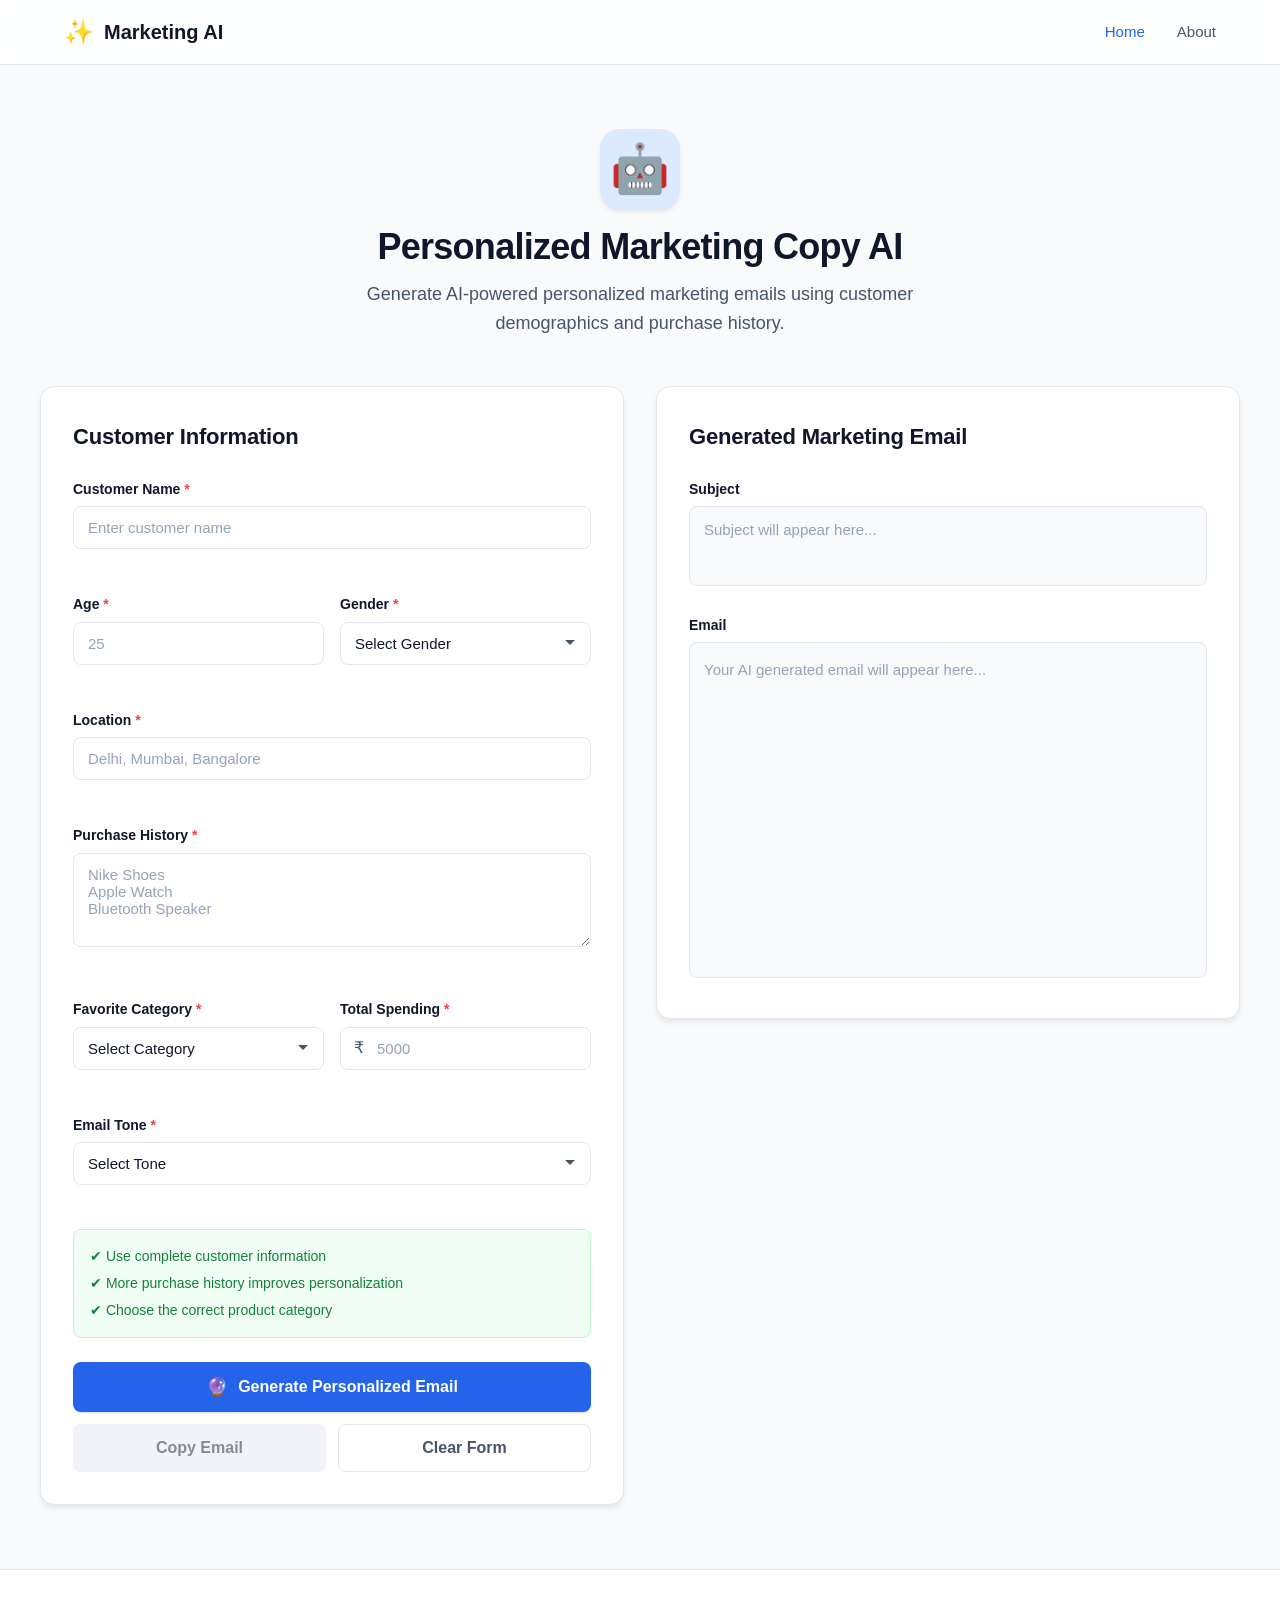
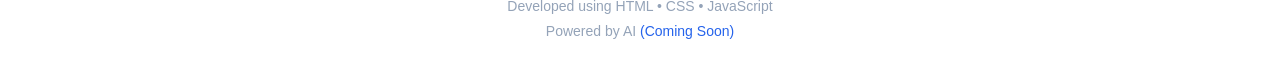
==== index.html @ b1c4d93b "first commit" ====
<!DOCTYPE html>
<html lang="en">
<head>
  <meta charset="UTF-8">
  <meta name="viewport" content="width=device-width, initial-scale=1.0">
  <title>Personalized Marketing Copy AI</title>
  <link rel="stylesheet" href="css/style.css">
</head>
<body>

  <nav class="navbar">
    <div class="nav-container">
      <div class="nav-logo">
        <span class="logo-icon">&#x2728;</span>
        <span class="logo-text">Marketing AI</span>
      </div>
      <ul class="nav-links">
        <li><a href="#" class="nav-link active">Home</a></li>
        <li><a href="#" class="nav-link">About</a></li>
      </ul>
    </div>
  </nav>

  <header class="hero">
    <div class="hero-container">
      <div class="hero-icon">&#x1F916;</div>
      <h1 class="hero-title">Personalized Marketing Copy AI</h1>
      <p class="hero-subtitle">Generate AI-powered personalized marketing emails using customer demographics and purchase history.</p>
    </div>
  </header>

  <main class="main-content">
    <div class="content-grid">

      <section class="form-section">
        <div class="card form-card">
          <h2 class="card-title">Customer Information</h2>

          <div class="form-group">
            <label for="customerName">Customer Name <span class="required">*</span></label>
            <input type="text" id="customerName" placeholder="Enter customer name" required>
            <span class="error-message" id="nameError"></span>
          </div>

          <div class="form-row">
            <div class="form-group">
              <label for="age">Age <span class="required">*</span></label>
              <input type="number" id="age" placeholder="25" min="18" max="100" required>
              <span class="error-message" id="ageError"></span>
            </div>

            <div class="form-group">
              <label for="gender">Gender <span class="required">*</span></label>
              <select id="gender" required>
                <option value="">Select Gender</option>
                <option value="Male">Male</option>
                <option value="Female">Female</option>
                <option value="Other">Other</option>
              </select>
              <span class="error-message" id="genderError"></span>
            </div>
          </div>

          <div class="form-group">
            <label for="location">Location <span class="required">*</span></label>
            <input type="text" id="location" placeholder="Delhi, Mumbai, Bangalore" required>
            <span class="error-message" id="locationError"></span>
          </div>

          <div class="form-group">
            <label for="purchaseHistory">Purchase History <span class="required">*</span></label>
            <textarea id="purchaseHistory" placeholder="Nike Shoes&#10;Apple Watch&#10;Bluetooth Speaker" rows="4" required></textarea>
            <span class="error-message" id="purchaseError"></span>
          </div>

          <div class="form-row">
            <div class="form-group">
              <label for="favoriteCategory">Favorite Category <span class="required">*</span></label>
              <select id="favoriteCategory" required>
                <option value="">Select Category</option>
                <option value="Fashion">Fashion</option>
                <option value="Electronics">Electronics</option>
                <option value="Books">Books</option>
                <option value="Sports">Sports</option>
                <option value="Home Decor">Home Decor</option>
                <option value="Beauty">Beauty</option>
              </select>
              <span class="error-message" id="categoryError"></span>
            </div>

            <div class="form-group">
              <label for="totalSpending">Total Spending <span class="required">*</span></label>
              <div class="input-icon-wrapper">
                <span class="input-icon">&#x20B9;</span>
                <input type="number" id="totalSpending" placeholder="5000" min="1" required>
              </div>
              <span class="error-message" id="spendingError"></span>
            </div>
          </div>

          <div class="form-group">
            <label for="emailTone">Email Tone <span class="required">*</span></label>
            <select id="emailTone" required>
              <option value="">Select Tone</option>
              <option value="Professional">Professional</option>
              <option value="Friendly">Friendly</option>
              <option value="Luxury">Luxury</option>
              <option value="Exciting">Exciting</option>
            </select>
            <span class="error-message" id="toneError"></span>
          </div>

          <div class="sidebar-tips">
            <p class="tip">&#x2714; Use complete customer information</p>
            <p class="tip">&#x2714; More purchase history improves personalization</p>
            <p class="tip">&#x2714; Choose the correct product category</p>
          </div>

          <div class="button-group">
            <button class="btn btn-primary" id="generateBtn">
              <span class="btn-icon">&#x1F52E;</span>
              Generate Personalized Email
            </button>
            <div class="secondary-buttons">
              <button class="btn btn-secondary" id="copyBtn" disabled>Copy Email</button>
              <button class="btn btn-outline" id="clearBtn">Clear Form</button>
            </div>
          </div>
        </div>
      </section>

      <section class="output-section">
        <div class="card output-card">
          <h2 class="card-title">Generated Marketing Email</h2>

          <div class="spinner-overlay" id="spinnerOverlay">
            <div class="spinner"></div>
            <p class="spinner-text">Generating AI Email...</p>
          </div>

          <div class="output-group">
            <label for="subjectOutput">Subject</label>
            <textarea id="subjectOutput" class="output-textarea" rows="2" readonly placeholder="Subject will appear here..."></textarea>
          </div>

          <div class="output-group">
            <label for="emailOutput">Email</label>
            <textarea id="emailOutput" class="output-textarea email-body" rows="12" readonly placeholder="Your AI generated email will appear here..."></textarea>
          </div>
        </div>
      </section>

    </div>
  </main>

  <div class="toast" id="toast"></div>

  <footer class="footer">
    <div class="footer-container">
      <p>Developed using HTML &bull; CSS &bull; JavaScript</p>
      <p>Powered by AI <span class="coming-soon">(Coming Soon)</span></p>
    </div>
  </footer>

  <script src="js/script.js"></script>
</body>
</html>
---- css/style.css ----
*,
*::before,
*::after {
  margin: 0;
  padding: 0;
  box-sizing: border-box;
}

:root {
  --primary: #2563EB;
  --primary-dark: #1E40AF;
  --primary-light: #DBEAFE;
  --bg: #F8FAFC;
  --card-bg: #FFFFFF;
  --text-primary: #0F172A;
  --text-secondary: #475569;
  --text-muted: #94A3B8;
  --border: #E2E8F0;
  --error: #EF4444;
  --success: #10B981;
  --shadow-sm: 0 1px 3px rgba(0, 0, 0, 0.06), 0 1px 2px rgba(0, 0, 0, 0.04);
  --shadow-md: 0 4px 6px -1px rgba(0, 0, 0, 0.07), 0 2px 4px -1px rgba(0, 0, 0, 0.04);
  --shadow-lg: 0 10px 15px -3px rgba(0, 0, 0, 0.08), 0 4px 6px -2px rgba(0, 0, 0, 0.04);
  --radius: 14px;
  --radius-sm: 8px;
  --font-family: -apple-system, BlinkMacSystemFont, 'Segoe UI', Roboto, Oxygen, Ubuntu, Cantarell, sans-serif;
}

html {
  scroll-behavior: smooth;
}

body {
  font-family: var(--font-family);
  background: var(--bg);
  color: var(--text-primary);
  line-height: 1.6;
  min-height: 100vh;
  display: flex;
  flex-direction: column;
}

/* Navigation */
.navbar {
  background: var(--card-bg);
  border-bottom: 1px solid var(--border);
  position: sticky;
  top: 0;
  z-index: 100;
  backdrop-filter: blur(12px);
  background: rgba(255, 255, 255, 0.85);
}

.nav-container {
  max-width: 1200px;
  margin: 0 auto;
  padding: 0 24px;
  display: flex;
  align-items: center;
  justify-content: space-between;
  height: 64px;
}

.nav-logo {
  display: flex;
  align-items: center;
  gap: 10px;
  font-size: 20px;
  font-weight: 700;
  color: var(--text-primary);
}

.logo-icon {
  font-size: 24px;
}

.nav-links {
  display: flex;
  list-style: none;
  gap: 32px;
}

.nav-link {
  text-decoration: none;
  color: var(--text-secondary);
  font-size: 15px;
  font-weight: 500;
  transition: color 0.2s ease;
  padding: 8px 0;
}

.nav-link:hover {
  color: var(--primary);
}

.nav-link.active {
  color: var(--primary);
}

/* Hero */
.hero {
  padding: 64px 24px 48px;
  text-align: center;
}

.hero-container {
  max-width: 720px;
  margin: 0 auto;
}

.hero-icon {
  font-size: 48px;
  margin-bottom: 16px;
  display: inline-block;
  background: var(--primary-light);
  width: 80px;
  height: 80px;
  line-height: 80px;
  border-radius: 20px;
  box-shadow: var(--shadow-md);
}

.hero-title {
  font-size: 36px;
  font-weight: 800;
  color: var(--text-primary);
  letter-spacing: -0.02em;
  line-height: 1.2;
  margin-bottom: 12px;
}

.hero-subtitle {
  font-size: 18px;
  color: var(--text-secondary);
  max-width: 560px;
  margin: 0 auto;
  line-height: 1.6;
}

/* Main Content */
.main-content {
  flex: 1;
  padding: 0 24px 64px;
}

.content-grid {
  max-width: 1200px;
  margin: 0 auto;
  display: grid;
  grid-template-columns: 1fr 1fr;
  gap: 32px;
  align-items: start;
}

/* Cards */
.card {
  background: var(--card-bg);
  border-radius: var(--radius);
  box-shadow: var(--shadow-md);
  padding: 32px;
  border: 1px solid var(--border);
}

.card-title {
  font-size: 22px;
  font-weight: 700;
  color: var(--text-primary);
  margin-bottom: 24px;
  letter-spacing: -0.01em;
}

/* Form */
.form-group {
  margin-bottom: 20px;
}

.form-row {
  display: grid;
  grid-template-columns: 1fr 1fr;
  gap: 16px;
}

label {
  display: block;
  font-size: 14px;
  font-weight: 600;
  color: var(--text-primary);
  margin-bottom: 6px;
}

.required {
  color: var(--error);
}

input[type="text"],
input[type="number"],
select,
textarea {
  width: 100%;
  padding: 12px 14px;
  font-size: 15px;
  font-family: var(--font-family);
  border: 1.5px solid var(--border);
  border-radius: var(--radius-sm);
  background: var(--card-bg);
  color: var(--text-primary);
  transition: border-color 0.2s ease, box-shadow 0.2s ease;
  outline: none;
}

input[type="text"]:focus,
input[type="number"]:focus,
select:focus,
textarea:focus {
  border-color: var(--primary);
  box-shadow: 0 0 0 3px rgba(37, 99, 235, 0.12);
}

input[type="text"]::placeholder,
input[type="number"]::placeholder,
textarea::placeholder {
  color: var(--text-muted);
}

textarea {
  resize: vertical;
  min-height: 80px;
}

select {
  appearance: none;
  background-image: url("data:image/svg+xml,%3Csvg xmlns='http://www.w3.org/2000/svg' width='12' height='12' viewBox='0 0 12 12'%3E%3Cpath fill='%23475569' d='M6 8L1 3h10z'/%3E%3C/svg%3E");
  background-repeat: no-repeat;
  background-position: right 14px center;
  padding-right: 36px;
  cursor: pointer;
}

.input-icon-wrapper {
  position: relative;
}

.input-icon {
  position: absolute;
  left: 14px;
  top: 50%;
  transform: translateY(-50%);
  font-size: 16px;
  color: var(--text-secondary);
  z-index: 1;
}

.input-icon-wrapper input {
  padding-left: 36px;
}

/* Error Messages */
.error-message {
  display: block;
  font-size: 13px;
  color: var(--error);
  margin-top: 4px;
  min-height: 20px;
}

input.error,
select.error,
textarea.error {
  border-color: var(--error);
}

input.error:focus,
select.error:focus,
textarea.error:focus {
  box-shadow: 0 0 0 3px rgba(239, 68, 68, 0.12);
}

/* Sidebar Tips */
.sidebar-tips {
  background: #F0FDF4;
  border: 1px solid #BBF7D0;
  border-radius: var(--radius-sm);
  padding: 16px;
  margin-bottom: 24px;
}

.tip {
  font-size: 14px;
  color: #15803D;
  margin-bottom: 6px;
  line-height: 1.5;
}

.tip:last-child {
  margin-bottom: 0;
}

/* Buttons */
.button-group {
  display: flex;
  flex-direction: column;
  gap: 12px;
}

.secondary-buttons {
  display: grid;
  grid-template-columns: 1fr 1fr;
  gap: 12px;
}

.btn {
  display: inline-flex;
  align-items: center;
  justify-content: center;
  gap: 10px;
  padding: 14px 24px;
  font-size: 16px;
  font-weight: 600;
  font-family: var(--font-family);
  border: none;
  border-radius: var(--radius-sm);
  cursor: pointer;
  transition: all 0.2s ease;
  text-decoration: none;
  white-space: nowrap;
}

.btn:disabled {
  opacity: 0.5;
  cursor: not-allowed;
}

.btn-primary {
  background: var(--primary);
  color: #FFFFFF;
  box-shadow: 0 1px 2px rgba(37, 99, 235, 0.2);
}

.btn-primary:hover:not(:disabled) {
  background: var(--primary-dark);
  box-shadow: var(--shadow-md);
  transform: translateY(-1px);
}

.btn-primary:active:not(:disabled) {
  transform: translateY(0);
}

.btn-icon {
  font-size: 18px;
}

.btn-secondary {
  background: var(--border);
  color: var(--text-primary);
}

.btn-secondary:hover:not(:disabled) {
  background: #CBD5E1;
}

.btn-outline {
  background: transparent;
  color: var(--text-secondary);
  border: 1.5px solid var(--border);
}

.btn-outline:hover {
  background: var(--bg);
  border-color: var(--text-muted);
}

/* Output Card */
.output-card {
  position: relative;
  min-height: 400px;
}

.output-group {
  margin-bottom: 20px;
}

.output-group:last-child {
  margin-bottom: 0;
}

.output-textarea {
  width: 100%;
  padding: 14px;
  font-size: 15px;
  font-family: var(--font-family);
  border: 1.5px solid var(--border);
  border-radius: var(--radius-sm);
  background: var(--bg);
  color: var(--text-primary);
  resize: none;
  outline: none;
  cursor: default;
}

.email-body {
  line-height: 1.7;
}

/* Spinner */
.spinner-overlay {
  display: none;
  position: absolute;
  top: 0;
  left: 0;
  right: 0;
  bottom: 0;
  background: rgba(255, 255, 255, 0.9);
  backdrop-filter: blur(4px);
  border-radius: var(--radius);
  flex-direction: column;
  align-items: center;
  justify-content: center;
  z-index: 10;
  gap: 16px;
}

.spinner-overlay.active {
  display: flex;
}

.spinner {
  width: 40px;
  height: 40px;
  border: 4px solid var(--border);
  border-top-color: var(--primary);
  border-radius: 50%;
  animation: spin 0.8s linear infinite;
}

@keyframes spin {
  to {
    transform: rotate(360deg);
  }
}

.spinner-text {
  font-size: 16px;
  font-weight: 600;
  color: var(--text-secondary);
}

/* Toast */
.toast {
  position: fixed;
  bottom: 32px;
  left: 50%;
  transform: translateX(-50%) translateY(80px);
  background: var(--text-primary);
  color: #FFFFFF;
  padding: 14px 28px;
  border-radius: var(--radius-sm);
  font-size: 15px;
  font-weight: 500;
  box-shadow: var(--shadow-lg);
  opacity: 0;
  transition: all 0.35s ease;
  z-index: 200;
  pointer-events: none;
}

.toast.show {
  opacity: 1;
  transform: translateX(-50%) translateY(0);
}

/* Footer */
.footer {
  background: var(--card-bg);
  border-top: 1px solid var(--border);
  padding: 24px;
  text-align: center;
}

.footer-container {
  max-width: 1200px;
  margin: 0 auto;
}

.footer p {
  font-size: 14px;
  color: var(--text-muted);
  line-height: 1.8;
}

.coming-soon {
  color: var(--primary);
  font-weight: 500;
}

/* Tablet */
@media (max-width: 1024px) {
  .content-grid {
    grid-template-columns: 1fr;
    max-width: 680px;
  }

  .hero-title {
    font-size: 32px;
  }
}

/* Mobile */
@media (max-width: 640px) {
  .nav-container {
    padding: 0 16px;
  }

  .nav-links {
    gap: 20px;
  }

  .hero {
    padding: 40px 16px 32px;
  }

  .hero-icon {
    width: 64px;
    height: 64px;
    line-height: 64px;
    font-size: 36px;
  }

  .hero-title {
    font-size: 26px;
  }

  .hero-subtitle {
    font-size: 16px;
  }

  .main-content {
    padding: 0 16px 48px;
  }

  .card {
    padding: 24px 20px;
  }

  .card-title {
    font-size: 20px;
  }

  .form-row {
    grid-template-columns: 1fr;
  }

  .secondary-buttons {
    grid-template-columns: 1fr;
  }

  .btn {
    padding: 12px 20px;
    font-size: 15px;
  }

  .content-grid {
    gap: 24px;
  }

  .footer {
    padding: 20px 16px;
  }
}

/* Small Mobile */
@media (max-width: 400px) {
  .hero-title {
    font-size: 22px;
  }

  .nav-logo {
    font-size: 17px;
  }

  .nav-link {
    font-size: 14px;
  }
}
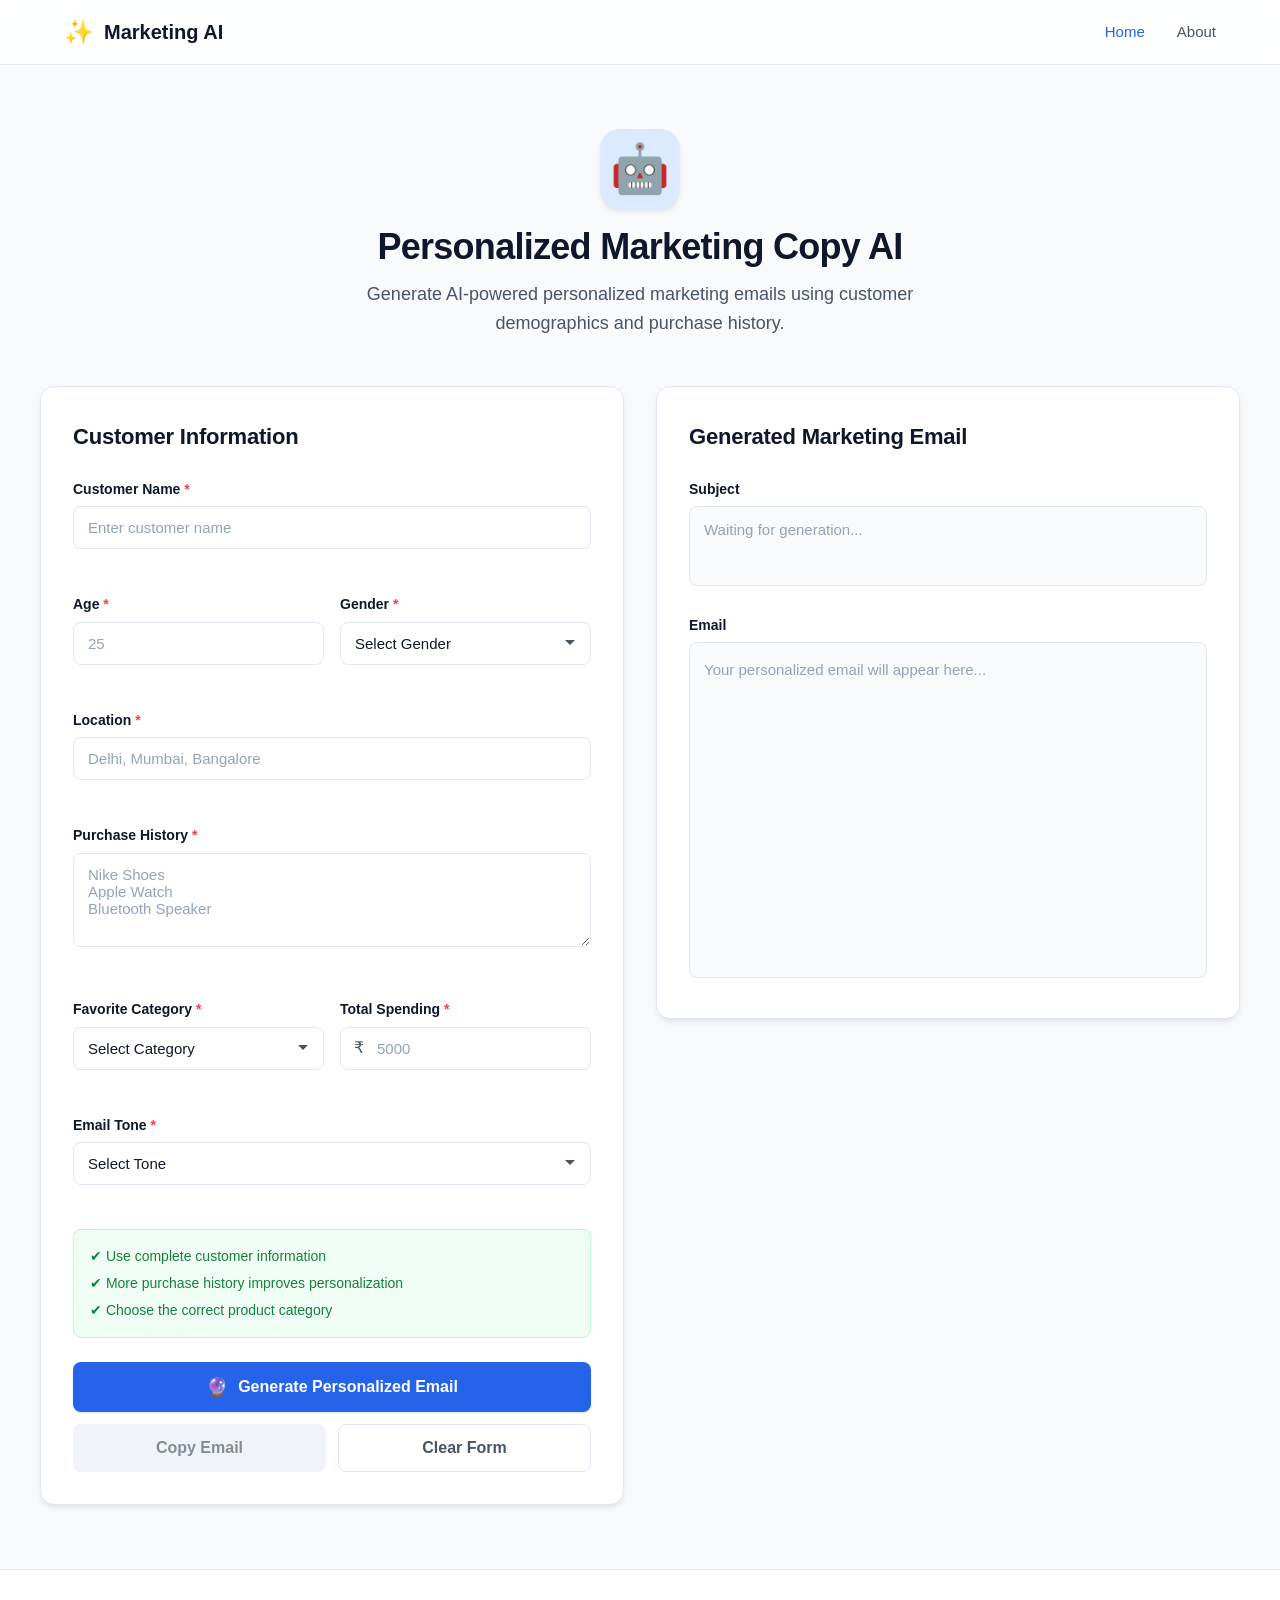
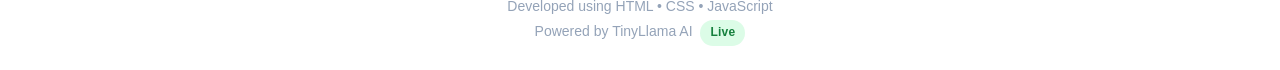
==== commit f759cb7a: "Add AI model integration, personalization/recommendation services, and frontend enhancements - Add T" ====
--- a/index.html
+++ b/index.html
@@ -102,10 +102,22 @@
             <label for="emailTone">Email Tone <span class="required">*</span></label>
             <select id="emailTone" required>
               <option value="">Select Tone</option>
+              <option value="Friendly">Friendly</option>
+              <option value="Warm">Warm</option>
+              <option value="Casual">Casual</option>
+              <option value="Conversational">Conversational</option>
               <option value="Professional">Professional</option>
-              <option value="Friendly">Friendly</option>
+              <option value="Formal">Formal</option>
+              <option value="Business">Business</option>
+              <option value="Trustworthy">Trustworthy</option>
               <option value="Luxury">Luxury</option>
+              <option value="Elegant">Elegant</option>
+              <option value="Premium">Premium</option>
+              <option value="Exclusive">Exclusive</option>
               <option value="Exciting">Exciting</option>
+              <option value="Energetic">Energetic</option>
+              <option value="Urgent">Urgent</option>
+              <option value="Promotional">Promotional</option>
             </select>
             <span class="error-message" id="toneError"></span>
           </div>
@@ -133,19 +145,19 @@
         <div class="card output-card">
           <h2 class="card-title">Generated Marketing Email</h2>
 
-          <div class="spinner-overlay" id="spinnerOverlay">
+          <div class="spinner-overlay" id="spinnerOverlay" role="status" aria-live="polite">
             <div class="spinner"></div>
-            <p class="spinner-text">Generating AI Email...</p>
+            <p class="spinner-text">Generating personalized marketing email...</p>
           </div>
 
           <div class="output-group">
             <label for="subjectOutput">Subject</label>
-            <textarea id="subjectOutput" class="output-textarea" rows="2" readonly placeholder="Subject will appear here..."></textarea>
+            <textarea id="subjectOutput" class="output-textarea" rows="2" readonly placeholder="Waiting for generation..."></textarea>
           </div>
 
           <div class="output-group">
             <label for="emailOutput">Email</label>
-            <textarea id="emailOutput" class="output-textarea email-body" rows="12" readonly placeholder="Your AI generated email will appear here..."></textarea>
+            <textarea id="emailOutput" class="output-textarea email-body" rows="12" readonly placeholder="Your personalized email will appear here..."></textarea>
           </div>
         </div>
       </section>
@@ -153,12 +165,12 @@
     </div>
   </main>
 
-  <div class="toast" id="toast"></div>
+  <div class="notification-container" id="notificationContainer" aria-live="polite" aria-atomic="false"></div>
 
   <footer class="footer">
     <div class="footer-container">
       <p>Developed using HTML &bull; CSS &bull; JavaScript</p>
-      <p>Powered by AI <span class="coming-soon">(Coming Soon)</span></p>
+      <p>Powered by TinyLlama AI <span class="live-badge">Live</span></p>
     </div>
   </footer>
 
--- a/css/style.css
+++ b/css/style.css
@@ -40,7 +40,6 @@
   flex-direction: column;
 }
 
-/* Navigation */
 .navbar {
   background: var(--card-bg);
   border-bottom: 1px solid var(--border);
@@ -97,7 +96,6 @@
   color: var(--primary);
 }
 
-/* Hero */
 .hero {
   padding: 64px 24px 48px;
   text-align: center;
@@ -137,7 +135,6 @@
   line-height: 1.6;
 }
 
-/* Main Content */
 .main-content {
   flex: 1;
   padding: 0 24px 64px;
@@ -152,7 +149,6 @@
   align-items: start;
 }
 
-/* Cards */
 .card {
   background: var(--card-bg);
   border-radius: var(--radius);
@@ -169,7 +165,6 @@
   letter-spacing: -0.01em;
 }
 
-/* Form */
 .form-group {
   margin-bottom: 20px;
 }
@@ -254,7 +249,6 @@
   padding-left: 36px;
 }
 
-/* Error Messages */
 .error-message {
   display: block;
   font-size: 13px;
@@ -275,7 +269,6 @@
   box-shadow: 0 0 0 3px rgba(239, 68, 68, 0.12);
 }
 
-/* Sidebar Tips */
 .sidebar-tips {
   background: #F0FDF4;
   border: 1px solid #BBF7D0;
@@ -295,7 +288,6 @@
   margin-bottom: 0;
 }
 
-/* Buttons */
 .button-group {
   display: flex;
   flex-direction: column;
@@ -370,7 +362,6 @@
   border-color: var(--text-muted);
 }
 
-/* Output Card */
 .output-card {
   position: relative;
   min-height: 400px;
@@ -402,7 +393,6 @@
   line-height: 1.7;
 }
 
-/* Spinner */
 .spinner-overlay {
   display: none;
   position: absolute;
@@ -445,31 +435,180 @@
   color: var(--text-secondary);
 }
 
-/* Toast */
-.toast {
+.output-textarea.filled {
+  border-color: #BBF7D0;
+  background: var(--card-bg);
+  animation: outputFadeIn 0.6s ease;
+}
+
+@keyframes outputFadeIn {
+  from {
+    opacity: 0;
+    transform: translateY(8px);
+  }
+  to {
+    opacity: 1;
+    transform: translateY(0);
+  }
+}
+
+.form-group:disabled,
+input:disabled,
+select:disabled,
+textarea:disabled {
+  background: var(--bg);
+  color: var(--text-muted);
+  cursor: not-allowed;
+  opacity: 0.7;
+}
+
+input:focus-visible,
+select:focus-visible,
+textarea:focus-visible,
+button:focus-visible {
+  outline: 2px solid var(--primary);
+  outline-offset: 2px;
+}
+
+.output-textarea:focus-visible {
+  outline: 2px solid var(--primary);
+  outline-offset: 2px;
+}
+
+.btn:disabled {
+  opacity: 0.5;
+  cursor: not-allowed;
+  transform: none;
+  box-shadow: none;
+}
+
+.btn-loading {
+  position: relative;
+  color: transparent !important;
+  pointer-events: none;
+}
+
+.btn-loading::after {
+  content: "";
+  position: absolute;
+  width: 20px;
+  height: 20px;
+  border: 3px solid rgba(255, 255, 255, 0.4);
+  border-top-color: #FFFFFF;
+  border-radius: 50%;
+  animation: spin 0.8s linear infinite;
+}
+
+.notification-container {
   position: fixed;
-  bottom: 32px;
-  left: 50%;
-  transform: translateX(-50%) translateY(80px);
-  background: var(--text-primary);
-  color: #FFFFFF;
-  padding: 14px 28px;
+  top: 80px;
+  right: 24px;
+  z-index: 300;
+  display: flex;
+  flex-direction: column;
+  gap: 12px;
+  max-width: 380px;
+  width: calc(100% - 48px);
+  pointer-events: none;
+}
+
+.notification {
+  display: flex;
+  align-items: flex-start;
+  gap: 12px;
+  background: var(--card-bg);
   border-radius: var(--radius-sm);
-  font-size: 15px;
+  box-shadow: var(--shadow-lg);
+  padding: 14px 16px;
+  border: 1px solid var(--border);
+  border-left: 4px solid var(--text-muted);
+  pointer-events: auto;
+  animation: notificationIn 0.35s cubic-bezier(0.21, 1.02, 0.73, 1) forwards;
+  position: relative;
+}
+
+.notification.leaving {
+  animation: notificationOut 0.35s ease forwards;
+}
+
+.notification-success {
+  border-left-color: var(--success);
+}
+
+.notification-error {
+  border-left-color: var(--error);
+}
+
+.notification-warning {
+  border-left-color: #F59E0B;
+}
+
+.notification-icon {
+  flex-shrink: 0;
+  font-size: 18px;
+  line-height: 1.4;
+}
+
+.notification-content {
+  flex: 1;
+  font-size: 14px;
   font-weight: 500;
-  box-shadow: var(--shadow-lg);
-  opacity: 0;
-  transition: all 0.35s ease;
-  z-index: 200;
-  pointer-events: none;
-}
-
-.toast.show {
-  opacity: 1;
-  transform: translateX(-50%) translateY(0);
-}
-
-/* Footer */
+  color: var(--text-primary);
+  line-height: 1.5;
+}
+
+.notification-close {
+  flex-shrink: 0;
+  background: transparent;
+  border: none;
+  cursor: pointer;
+  font-size: 16px;
+  color: var(--text-muted);
+  padding: 2px;
+  line-height: 1;
+  border-radius: 4px;
+  transition: color 0.2s ease, background 0.2s ease;
+}
+
+.notification-close:hover {
+  color: var(--text-primary);
+  background: var(--bg);
+}
+
+@keyframes notificationIn {
+  from {
+    opacity: 0;
+    transform: translateX(100%);
+  }
+  to {
+    opacity: 1;
+    transform: translateX(0);
+  }
+}
+
+@keyframes notificationOut {
+  from {
+    opacity: 1;
+    transform: translateX(0);
+  }
+  to {
+    opacity: 0;
+    transform: translateX(100%);
+  }
+}
+
+.live-badge {
+  display: inline-block;
+  background: #DCFCE7;
+  color: #15803D;
+  font-size: 12px;
+  font-weight: 700;
+  padding: 2px 10px;
+  border-radius: 999px;
+  margin-left: 4px;
+  letter-spacing: 0.02em;
+}
+
 .footer {
   background: var(--card-bg);
   border-top: 1px solid var(--border);
@@ -488,12 +627,6 @@
   line-height: 1.8;
 }
 
-.coming-soon {
-  color: var(--primary);
-  font-weight: 500;
-}
-
-/* Tablet */
 @media (max-width: 1024px) {
   .content-grid {
     grid-template-columns: 1fr;
@@ -505,7 +638,6 @@
   }
 }
 
-/* Mobile */
 @media (max-width: 640px) {
   .nav-container {
     padding: 0 16px;
@@ -568,7 +700,6 @@
   }
 }
 
-/* Small Mobile */
 @media (max-width: 400px) {
   .hero-title {
     font-size: 22px;
